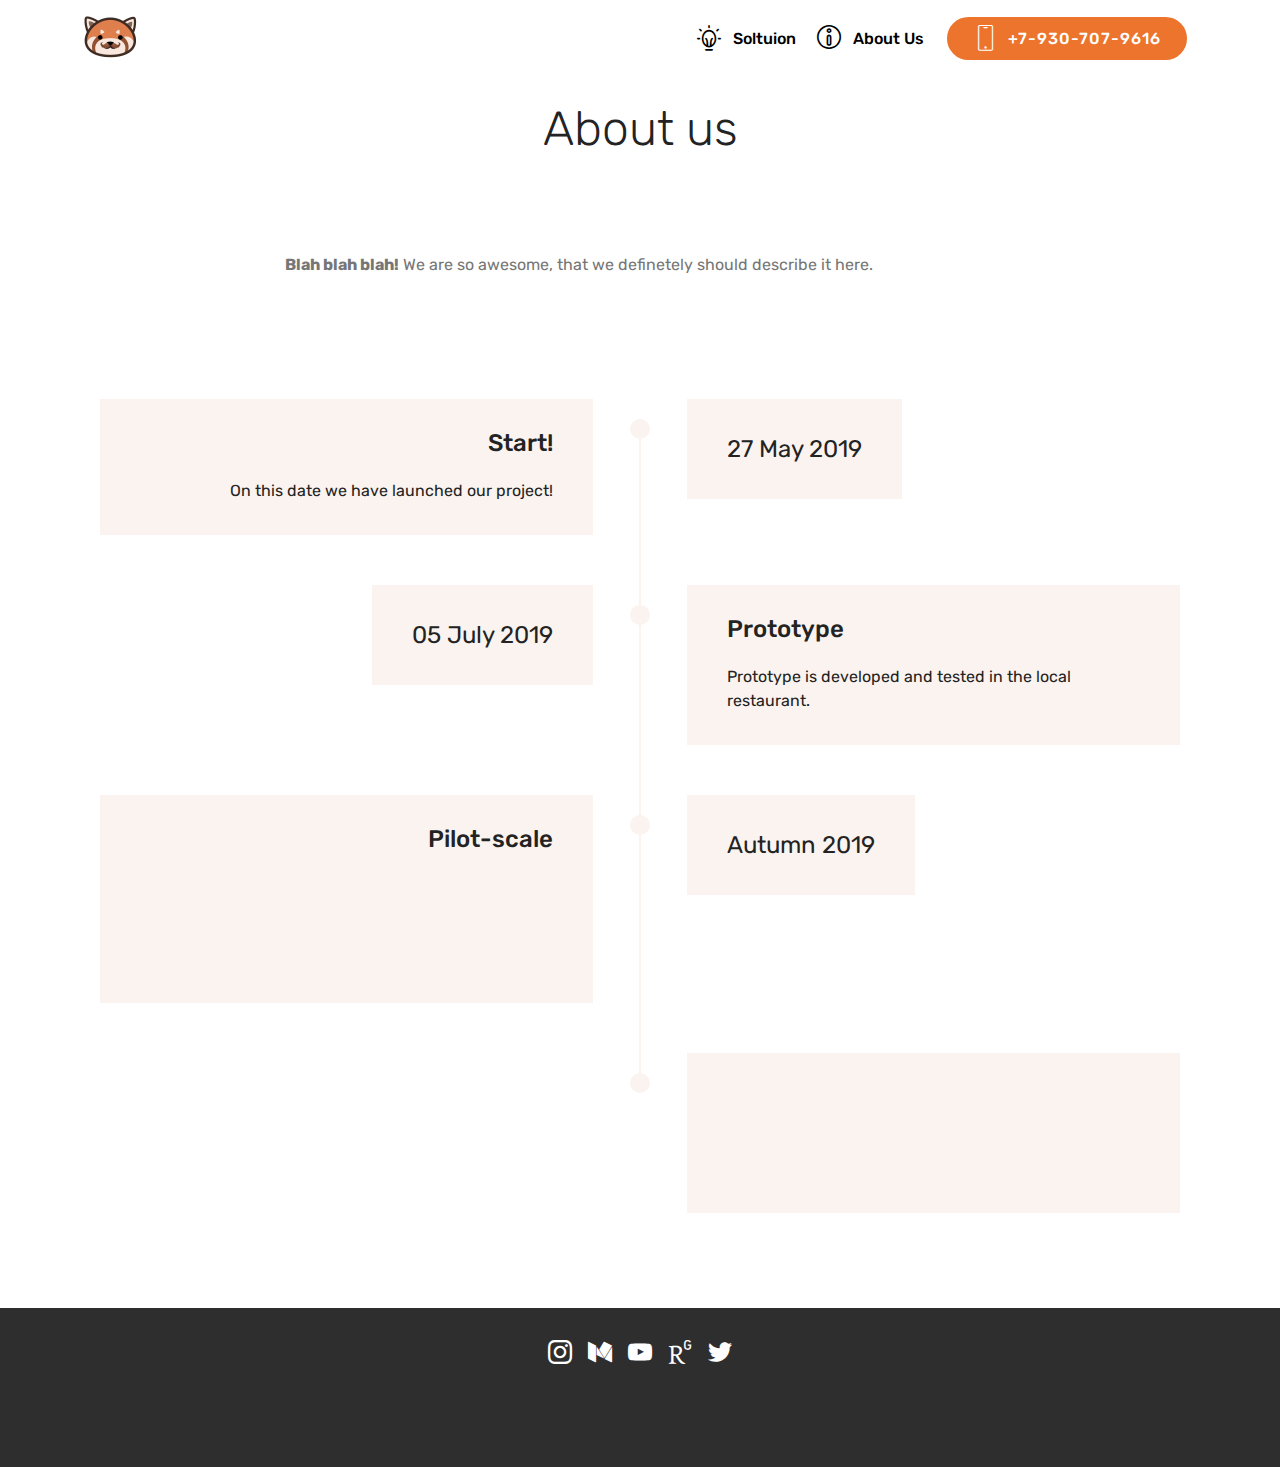
==== about.html @ 17c882f9 "home page fixes" ====
<!DOCTYPE html>
<html  >
<head>
  <!-- Site made with Mobirise Website Builder v4.10.7, https://mobirise.com -->
  <meta charset="UTF-8">
  <meta http-equiv="X-UA-Compatible" content="IE=edge">
  <meta name="generator" content="Mobirise v4.10.7, mobirise.com">
  <meta name="viewport" content="width=device-width, initial-scale=1, minimum-scale=1">
  <link rel="shortcut icon" href="assets/images/eufloria.-128x128-1.png" type="image/x-icon">
  <meta name="description" content="About us">
  
  <title>About us</title>
  <link rel="stylesheet" href="assets/web/assets/mobirise-icons-bold/mobirise-icons-bold.css">
  <link rel="stylesheet" href="assets/web/assets/mobirise-icons/mobirise-icons.css">
  <link rel="stylesheet" href="assets/tether/tether.min.css">
  <link rel="stylesheet" href="assets/bootstrap/css/bootstrap.min.css">
  <link rel="stylesheet" href="assets/bootstrap/css/bootstrap-grid.min.css">
  <link rel="stylesheet" href="assets/bootstrap/css/bootstrap-reboot.min.css">
  <link rel="stylesheet" href="assets/socicon/css/styles.css">
  <link rel="stylesheet" href="assets/dropdown/css/style.css">
  <link rel="stylesheet" href="assets/animatecss/animate.min.css">
  <link rel="stylesheet" href="assets/theme/css/style.css">
  <link rel="stylesheet" href="assets/mobirise/css/mbr-additional.css" type="text/css">
  
  
  
</head>
<body>
  <section class="menu cid-ryLSNsK8X7" once="menu" id="menu2-9">

    

    <nav class="navbar navbar-expand beta-menu navbar-dropdown align-items-center navbar-fixed-top navbar-toggleable-sm">
        <button class="navbar-toggler navbar-toggler-right" type="button" data-toggle="collapse" data-target="#navbarSupportedContent" aria-controls="navbarSupportedContent" aria-expanded="false" aria-label="Toggle navigation">
            <div class="hamburger">
                <span></span>
                <span></span>
                <span></span>
                <span></span>
            </div>
        </button>
        <div class="menu-logo">
            <div class="navbar-brand">
                <span class="navbar-logo">
                    <a href="index.html">
                        <img src="assets/images/image-122x122.png" alt="Mobirise" title="" style="height: 3.8rem;">
                    </a>
                </span>
                
            </div>
        </div>
        <div class="collapse navbar-collapse" id="navbarSupportedContent">
            <ul class="navbar-nav nav-dropdown" data-app-modern-menu="true"><li class="nav-item">
                    <a class="nav-link link text-black display-4" href="page1.html"><span class="mbrib-idea mbr-iconfont mbr-iconfont-btn"></span>Soltuion</a>
                </li>
                <li class="nav-item">
                    <a class="nav-link link text-black display-4" href="page2.html"><span class="mbrib-info mbr-iconfont mbr-iconfont-btn"></span>
                        About Us
                    </a>
                </li></ul>
            <div class="navbar-buttons mbr-section-btn"><a class="btn btn-sm btn-primary display-4" href="tel:+79307079616">
                    <span class="btn-icon mbri-mobile mbr-iconfont mbr-iconfont-btn">
                    </span>
                    +7-930-707-9616</a></div>
        </div>
    </nav>
</section>

<section class="engine"><a href="https://mobirise.info/a">online site builder</a></section><section class="mbr-section content4 cid-ryM1iWph0c" id="content4-b">

    

    <div class="container">
        <div class="media-container-row">
            <div class="title col-12 col-md-8">
                <h2 class="align-center pb-3 mbr-fonts-style display-2">
                    About us</h2>
                
                
            </div>
        </div>
    </div>
</section>

<section class="mbr-section article content1 cid-ryM1rhmcdb" id="content1-c">
    
     

    <div class="container">
        <div class="media-container-row">
            <div class="mbr-text col-12 mbr-fonts-style display-7 col-md-8"><p>
                <strong> Blah blah blah!</strong>&nbsp;We are so awesome, that we definetely should describe it here.</p></div>
        </div>
    </div>
</section>

<section class="timeline1 cid-ryM2JlAum0" id="timeline1-e">

    

    

    <div class="container align-center">
        
        

        <div class="container timelines-container" mbri-timelines="">
            <!--1-->
            <div class="row timeline-element reverse separline">
                 <div class="timeline-date-panel col-xs-12 col-md-6  align-left">         
                    <div class="time-line-date-content">
                        <p class="mbr-timeline-date mbr-fonts-style display-5">
                            27 May 2019</p>
                    </div>
                </div>
           <span class="iconBackground"></span>
            <div class="col-xs-12 col-md-6 align-right">
                <div class="timeline-text-content">
                    <h4 class="mbr-timeline-title pb-3 mbr-fonts-style display-5">
                        Start!</h4>
                    <p class="mbr-timeline-text mbr-fonts-style display-7">
                        On this date we have launched our project!</p>
                 </div>
            </div>
            </div>
            <!--2-->
            <div class="row timeline-element  separline">
                <div class="timeline-date-panel col-xs-12 col-md-6 align-right">
                    <div class="time-line-date-content">
                        <p class="mbr-timeline-date mbr-fonts-style display-5">05 July 2019  
                        </p>
                    </div>
                </div>
                <span class="iconBackground"></span>
                <div class="col-xs-12 col-md-6 align-left ">
                    <div class="timeline-text-content">
                        <h4 class="mbr-timeline-title pb-3 mbr-fonts-style display-5">
                            Prototype</h4>
                        <p class="mbr-timeline-text mbr-fonts-style display-7">Prototype is developed and tested in the local restaurant.<br></p>
                    </div>
                </div>
            </div>
            <!--3-->
            <div class="row timeline-element reverse separline">
                <div class="timeline-date-panel col-xs-12 col-md-6  align-left">
                    <div class="time-line-date-content">
                        <p class="mbr-timeline-date mbr-fonts-style display-5">
                            Autumn 2019</p>
                    </div>
                </div>
                <span class="iconBackground"></span>
                <div class="col-xs-12 col-md-6 align-right">
                    <div class="timeline-text-content">
                        <h4 class="mbr-timeline-title pb-3 mbr-fonts-style display-5">
                            Pilot-scale</h4>      
                        <p class="mbr-timeline-text mbr-fonts-style display-7">
                            The Pilot-scale version of the product is developed and launched on the local market.<br>The map app is realeased in the Google Play and App Store.</p>
                    </div>
                </div>
            </div>
            <!--4-->
            <div class="row timeline-element ">
                <div class="timeline-date-panel col-xs-12 col-md-6 align-right">
                    <div class="time-line-date-content">
                        <p class="mbr-timeline-date mbr-fonts-style display-5">
                            Spring 2020</p>
                    </div>
                </div>
                <span class="iconBackground"></span>
                <div class="col-xs-12 col-md-6 align-left ">
                    <div class="timeline-text-content">
                        <h4 class="mbr-timeline-title pb-3 mbr-fonts-style display-5">
                            Release</h4>
                        <p class="mbr-timeline-text mbr-fonts-style display-7">
                            Release of the product to the open sale.<br>The voice assistant is integrated in the Map app.</p>
                    </div>
                </div>
            </div>
            <!--5-->
            
            <!--6-->
            
            <!--7-->
            
            <!--8-->
            
            <!--9-->
            
            <!--10-->
            
            <!--11-->
            
            <!--12-->
            
        </div>
    </div>
</section>

<section once="footers" class="cid-ryLUkqFBax" id="footer7-a">

    

    

    <div class="container">
        <div class="media-container-row align-center mbr-white">
            
            <div class="row social-row">
                <div class="social-list align-right pb-2">
                    
                    
                    
                    
                    
                    
                <div class="soc-item">
                        
                            <span class="mbr-iconfont mbr-iconfont-social socicon-instagram socicon"></span>
                        
                    </div><div class="soc-item">
                        
                            <span class="mbr-iconfont mbr-iconfont-social socicon-medium socicon"></span>
                        
                    </div><div class="soc-item">
                        
                            <span class="mbr-iconfont mbr-iconfont-social socicon-youtube socicon"></span>
                        
                    </div><div class="soc-item">
                        
                            <span class="mbr-iconfont mbr-iconfont-social socicon-researchgate socicon"></span>
                        
                    </div><div class="soc-item">
                        
                            <span class="mbr-iconfont mbr-iconfont-social socicon-twitter socicon"></span>
                        
                    </div></div>
            </div>
            <div class="row row-copirayt">
                <p class="mbr-text mb-0 mbr-fonts-style mbr-white align-center display-7">
                    © Copyright 2019 Weiver - All Rights Reserved
                </p>
            </div>
        </div>
    </div>
</section>


  <script src="assets/web/assets/jquery/jquery.min.js"></script>
  <script src="assets/popper/popper.min.js"></script>
  <script src="assets/tether/tether.min.js"></script>
  <script src="assets/bootstrap/js/bootstrap.min.js"></script>
  <script src="assets/viewportchecker/jquery.viewportchecker.js"></script>
  <script src="assets/dropdown/js/nav-dropdown.js"></script>
  <script src="assets/dropdown/js/navbar-dropdown.js"></script>
  <script src="assets/touchswipe/jquery.touch-swipe.min.js"></script>
  <script src="assets/smoothscroll/smooth-scroll.js"></script>
  <script src="assets/theme/js/script.js"></script>
  
  
 <div id="scrollToTop" class="scrollToTop mbr-arrow-up"><a style="text-align: center;"><i class="mbr-arrow-up-icon mbr-arrow-up-icon-cm cm-icon cm-icon-smallarrow-up"></i></a></div>
    <input name="animation" type="hidden">
  </body>
</html>
---- assets/web/assets/mobirise-icons-bold/mobirise-icons-bold.css ----
@font-face {
  font-family: 'mobirise-icons-bold';
  src:  url('mobirise-icons-bold.eot?m1l4yr');
  src:  url('mobirise-icons-bold.eot?m1l4yr#iefix') format('embedded-opentype'),
    url('mobirise-icons-bold.ttf?m1l4yr') format('truetype'),
    url('mobirise-icons-bold.woff?m1l4yr') format('woff'),
    url('mobirise-icons-bold.svg?m1l4yr#mobirise-icons-bold') format('svg');
  font-weight: normal;
  font-style: normal;
}

[class^="mbrib-"], [class*="mbrib-"] {
  /* use !important to prevent issues with browser extensions that change fonts */
  font-family: 'mobirise-icons-bold' !important;
  speak: none;
  font-style: normal;
  font-weight: normal;
  font-variant: normal;
  text-transform: none;
  line-height: 1;

  /* Better Font Rendering =========== */
  -webkit-font-smoothing: antialiased;
  -moz-osx-font-smoothing: grayscale;
}

.mbrib-add-submenu:before {
  content: "\e900";
}
.mbrib-alert:before {
  content: "\e901";
}
.mbrib-align-center:before {
  content: "\e902";
}
.mbrib-align-justify:before {
  content: "\e903";
}
.mbrib-align-left:before {
  content: "\e904";
}
.mbrib-align-right:before {
  content: "\e905";
}
.mbrib-android:before {
  content: "\e906";
}
.mbrib-apple:before {
  content: "\e907";
}
.mbrib-arrow-down:before {
  content: "\e908";
}
.mbrib-arrow-next:before {
  content: "\e909";
}
.mbrib-arrow-prev:before {
  content: "\e90a";
}
.mbrib-arrow-up:before {
  content: "\e90b";
}
.mbrib-bold:before {
  content: "\e90c";
}
.mbrib-bookmark:before {
  content: "\e90d";
}
.mbrib-bootstrap:before {
  content: "\e90e";
}
.mbrib-briefcase:before {
  content: "\e90f";
}
.mbrib-browse:before {
  content: "\e910";
}
.mbrib-bulleted-list:before {
  content: "\e911";
}
.mbrib-calendar:before {
  content: "\e912";
}
.mbrib-camera:before {
  content: "\e913";
}
.mbrib-cart-add:before {
  content: "\e914";
}
.mbrib-cart-full:before {
  content: "\e915";
}
.mbrib-cash:before {
  content: "\e916";
}
.mbrib-change-style:before {
  content: "\e917";
}
.mbrib-chat:before {
  content: "\e918";
}
.mbrib-clock:before {
  content: "\e919";
}
.mbrib-close:before {
  content: "\e91a";
}
.mbrib-cloud:before {
  content: "\e91b";
}
.mbrib-code:before {
  content: "\e91c";
}
.mbrib-contact-form:before {
  content: "\e91d";
}
.mbrib-credit-card:before {
  content: "\e91e";
}
.mbrib-cursor-click:before {
  content: "\e91f";
}
.mbrib-cust-feedback:before {
  content: "\e920";
}
.mbrib-database:before {
  content: "\e921";
}
.mbrib-delivery:before {
  content: "\e922";
}
.mbrib-desktop:before {
  content: "\e923";
}
.mbrib-devices:before {
  content: "\e924";
}
.mbrib-down:before {
  content: "\e925";
}
.mbrib-download:before {
  content: "\e926";
}
.mbrib-drag-n-drop:before {
  content: "\e927";
}
.mbrib-drag-n-drop2:before {
  content: "\e928";
}
.mbrib-edit:before {
  content: "\e929";
}
.mbrib-edit2:before {
  content: "\e92a";
}
.mbrib-error:before {
  content: "\e92b";
}
.mbrib-extension:before {
  content: "\e92c";
}
.mbrib-features:before {
  content: "\e92d";
}
.mbrib-file:before {
  content: "\e92e";
}
.mbrib-flag:before {
  content: "\e92f";
}
.mbrib-folder:before {
  content: "\e930";
}
.mbrib-gift:before {
  content: "\e931";
}
.mbrib-github:before {
  content: "\e932";
}
.mbrib-globe-2:before {
  content: "\e933";
}
.mbrib-globe:before {
  content: "\e934";
}
.mbrib-growing-chart:before {
  content: "\e935";
}
.mbrib-hearth:before {
  content: "\e936";
}
.mbrib-help:before {
  content: "\e937";
}
.mbrib-home:before {
  content: "\e938";
}
.mbrib-hot-cup:before {
  content: "\e939";
}
.mbrib-idea:before {
  content: "\e93a";
}
.mbrib-image-gallery:before {
  content: "\e93b";
}
.mbrib-image-slider:before {
  content: "\e93c";
}
.mbrib-info:before {
  content: "\e93d";
}
.mbrib-italic:before {
  content: "\e93e";
}
.mbrib-key:before {
  content: "\e93f";
}
.mbrib-laptop:before {
  content: "\e940";
}
.mbrib-layers:before {
  content: "\e941";
}
.mbrib-left-right:before {
  content: "\e942";
}
.mbrib-left:before {
  content: "\e943";
}
.mbrib-letter:before {
  content: "\e944";
}
.mbrib-like:before {
  content: "\e945";
}
.mbrib-link:before {
  content: "\e946";
}
.mbrib-lock:before {
  content: "\e947";
}
.mbrib-login:before {
  content: "\e948";
}
.mbrib-logout:before {
  content: "\e949";
}
.mbrib-magic-stick:before {
  content: "\e94a";
}
.mbrib-map-pin:before {
  content: "\e94b";
}
.mbrib-menu:before {
  content: "\e94c";
}
.mbrib-mobile:before {
  content: "\e94d";
}
.mbrib-mobile2:before {
  content: "\e94e";
}
.mbrib-mobirise:before {
  content: "\e94f";
}
.mbrib-more-horizontal:before {
  content: "\e950";
}
.mbrib-more-vertical:before {
  content: "\e951";
}
.mbrib-music:before {
  content: "\e952";
}
.mbrib-new-file:before {
  content: "\e953";
}
.mbrib-numbered-list:before {
  content: "\e954";
}
.mbrib-opened-folder:before {
  content: "\e955";
}
.mbrib-pages:before {
  content: "\e956";
}
.mbrib-paper-plane:before {
  content: "\e957";
}
.mbrib-paperclip:before {
  content: "\e958";
}
.mbrib-photo:before {
  content: "\e959";
}
.mbrib-photos:before {
  content: "\e95a";
}
.mbrib-pin:before {
  content: "\e95b";
}
.mbrib-play:before {
  content: "\e95c";
}
.mbrib-plus:before {
  content: "\e95d";
}
.mbrib-preview:before {
  content: "\e95e";
}
.mbrib-print:before {
  content: "\e95f";
}
.mbrib-protect:before {
  content: "\e960";
}
.mbrib-question:before {
  content: "\e961";
}
.mbrib-quote-left:before {
  content: "\e962";
}
.mbrib-quote-right:before {
  content: "\e963";
}
.mbrib-redo:before {
  content: "\e964";
}
.mbrib-refresh:before {
  content: "\e965";
}
.mbrib-responsive:before {
  content: "\e966";
}
.mbrib-right:before {
  content: "\e967";
}
.mbrib-rocket:before {
  content: "\e968";
}
.mbrib-sad-face:before {
  content: "\e969";
}
.mbrib-sale:before {
  content: "\e96a";
}
.mbrib-save:before {
  content: "\e96b";
}
.mbrib-search:before {
  content: "\e96c";
}
.mbrib-setting:before {
  content: "\e96d";
}
.mbrib-setting2:before {
  content: "\e96e";
}
.mbrib-setting3:before {
  content: "\e96f";
}
.mbrib-share:before {
  content: "\e970";
}
.mbrib-shopping-bag:before {
  content: "\e971";
}
.mbrib-shopping-basket:before {
  content: "\e972";
}
.mbrib-shopping-cart:before {
  content: "\e973";
}
.mbrib-sites:before {
  content: "\e974";
}
.mbrib-smile-face:before {
  content: "\e975";
}
.mbrib-speed:before {
  content: "\e976";
}
.mbrib-star:before {
  content: "\e977";
}
.mbrib-success:before {
  content: "\e978";
}
.mbrib-sun:before {
  content: "\e979";
}
.mbrib-sun2:before {
  content: "\e97a";
}
.mbrib-tablet-vertical:before {
  content: "\e97b";
}
.mbrib-tablet:before {
  content: "\e97c";
}
.mbrib-target:before {
  content: "\e97d";
}
.mbrib-timer:before {
  content: "\e97e";
}
.mbrib-to-ftp:before {
  content: "\e97f";
}
.mbrib-to-local-drive:before {
  content: "\e980";
}
.mbrib-touch-swipe:before {
  content: "\e981";
}
.mbrib-touch:before {
  content: "\e982";
}
.mbrib-trash:before {
  content: "\e983";
}
.mbrib-underline:before {
  content: "\e984";
}
.mbrib-undo:before {
  content: "\e985";
}
.mbrib-unlink:before {
  content: "\e986";
}
.mbrib-unlock:before {
  content: "\e987";
}
.mbrib-up-down:before {
  content: "\e988";
}
.mbrib-up:before {
  content: "\e989";
}
.mbrib-update:before {
  content: "\e98a";
}
.mbrib-upload:before {
  content: "\e98b";
}
.mbrib-user:before {
  content: "\e98c";
}
.mbrib-user2:before {
  content: "\e98d";
}
.mbrib-users:before {
  content: "\e98e";
}
.mbrib-video-play:before {
  content: "\e98f";
}
.mbrib-video:before {
  content: "\e990";
}
.mbrib-watch:before {
  content: "\e991";
}
.mbrib-website-theme:before {
  content: "\e992";
}
.mbrib-wifi:before {
  content: "\e993";
}
.mbrib-windows:before {
  content: "\e994";
}
.mbrib-zoom-out:before {
  content: "\e995";
}
---- assets/web/assets/mobirise-icons/mobirise-icons.css ----
@font-face {
  font-family: 'MobiriseIcons';
  src:  url('mobirise-icons.eot?spat4u');
  src:  url('mobirise-icons.eot?spat4u#iefix') format('embedded-opentype'),
    url('mobirise-icons.ttf?spat4u') format('truetype'),
    url('mobirise-icons.woff?spat4u') format('woff'),
    url('mobirise-icons.svg?spat4u#MobiriseIcons') format('svg');
  font-weight: normal;
  font-style: normal;
}

[class^="mbri-"], [class*=" mbri-"] {
  /* use !important to prevent issues with browser extensions that change fonts */
  font-family: MobiriseIcons !important;
  speak: none;
  font-style: normal;
  font-weight: normal;
  font-variant: normal;
  text-transform: none;
  line-height: 1;

  /* Better Font Rendering =========== */
  -webkit-font-smoothing: antialiased;
  -moz-osx-font-smoothing: grayscale;
}

.mbri-add-submenu:before {
  content: "\e900";
}
.mbri-alert:before {
  content: "\e901";
}
.mbri-align-center:before {
  content: "\e902";
}
.mbri-align-justify:before {
  content: "\e903";
}
.mbri-align-left:before {
  content: "\e904";
}
.mbri-align-right:before {
  content: "\e905";
}
.mbri-android:before {
  content: "\e906";
}
.mbri-apple:before {
  content: "\e907";
}
.mbri-arrow-down:before {
  content: "\e908";
}
.mbri-arrow-next:before {
  content: "\e909";
}
.mbri-arrow-prev:before {
  content: "\e90a";
}
.mbri-arrow-up:before {
  content: "\e90b";
}
.mbri-bold:before {
  content: "\e90c";
}
.mbri-bookmark:before {
  content: "\e90d";
}
.mbri-bootstrap:before {
  content: "\e90e";
}
.mbri-briefcase:before {
  content: "\e90f";
}
.mbri-browse:before {
  content: "\e910";
}
.mbri-bulleted-list:before {
  content: "\e911";
}
.mbri-calendar:before {
  content: "\e912";
}
.mbri-camera:before {
  content: "\e913";
}
.mbri-cart-add:before {
  content: "\e914";
}
.mbri-cart-full:before {
  content: "\e915";
}
.mbri-cash:before {
  content: "\e916";
}
.mbri-change-style:before {
  content: "\e917";
}
.mbri-chat:before {
  content: "\e918";
}
.mbri-clock:before {
  content: "\e919";
}
.mbri-close:before {
  content: "\e91a";
}
.mbri-cloud:before {
  content: "\e91b";
}
.mbri-code:before {
  content: "\e91c";
}
.mbri-contact-form:before {
  content: "\e91d";
}
.mbri-credit-card:before {
  content: "\e91e";
}
.mbri-cursor-click:before {
  content: "\e91f";
}
.mbri-cust-feedback:before {
  content: "\e920";
}
.mbri-database:before {
  content: "\e921";
}
.mbri-delivery:before {
  content: "\e922";
}
.mbri-desktop:before {
  content: "\e923";
}
.mbri-devices:before {
  content: "\e924";
}
.mbri-down:before {
  content: "\e925";
}
.mbri-download:before {
  content: "\e989";
}
.mbri-drag-n-drop:before {
  content: "\e927";
}
.mbri-drag-n-drop2:before {
  content: "\e928";
}
.mbri-edit:before {
  content: "\e929";
}
.mbri-edit2:before {
  content: "\e92a";
}
.mbri-error:before {
  content: "\e92b";
}
.mbri-extension:before {
  content: "\e92c";
}
.mbri-features:before {
  content: "\e92d";
}
.mbri-file:before {
  content: "\e92e";
}
.mbri-flag:before {
  content: "\e92f";
}
.mbri-folder:before {
  content: "\e930";
}
.mbri-gift:before {
  content: "\e931";
}
.mbri-github:before {
  content: "\e932";
}
.mbri-globe:before {
  content: "\e933";
}
.mbri-globe-2:before {
  content: "\e934";
}
.mbri-growing-chart:before {
  content: "\e935";
}
.mbri-hearth:before {
  content: "\e936";
}
.mbri-help:before {
  content: "\e937";
}
.mbri-home:before {
  content: "\e938";
}
.mbri-hot-cup:before {
  content: "\e939";
}
.mbri-idea:before {
  content: "\e93a";
}
.mbri-image-gallery:before {
  content: "\e93b";
}
.mbri-image-slider:before {
  content: "\e93c";
}
.mbri-info:before {
  content: "\e93d";
}
.mbri-italic:before {
  content: "\e93e";
}
.mbri-key:before {
  content: "\e93f";
}
.mbri-laptop:before {
  content: "\e940";
}
.mbri-layers:before {
  content: "\e941";
}
.mbri-left-right:before {
  content: "\e942";
}
.mbri-left:before {
  content: "\e943";
}
.mbri-letter:before {
  content: "\e944";
}
.mbri-like:before {
  content: "\e945";
}
.mbri-link:before {
  content: "\e946";
}
.mbri-lock:before {
  content: "\e947";
}
.mbri-login:before {
  content: "\e948";
}
.mbri-logout:before {
  content: "\e949";
}
.mbri-magic-stick:before {
  content: "\e94a";
}
.mbri-map-pin:before {
  content: "\e94b";
}
.mbri-menu:before {
  content: "\e94c";
}
.mbri-mobile:before {
  content: "\e94d";
}
.mbri-mobile2:before {
  content: "\e94e";
}
.mbri-mobirise:before {
  content: "\e94f";
}
.mbri-more-horizontal:before {
  content: "\e950";
}
.mbri-more-vertical:before {
  content: "\e951";
}
.mbri-music:before {
  content: "\e952";
}
.mbri-new-file:before {
  content: "\e953";
}
.mbri-numbered-list:before {
  content: "\e954";
}
.mbri-opened-folder:before {
  content: "\e955";
}
.mbri-pages:before {
  content: "\e956";
}
.mbri-paper-plane:before {
  content: "\e957";
}
.mbri-paperclip:before {
  content: "\e958";
}
.mbri-photo:before {
  content: "\e959";
}
.mbri-photos:before {
  content: "\e95a";
}
.mbri-pin:before {
  content: "\e95b";
}
.mbri-play:before {
  content: "\e95c";
}
.mbri-plus:before {
  content: "\e95d";
}
.mbri-preview:before {
  content: "\e95e";
}
.mbri-print:before {
  content: "\e95f";
}
.mbri-protect:before {
  content: "\e960";
}
.mbri-question:before {
  content: "\e961";
}
.mbri-quote-left:before {
  content: "\e962";
}
.mbri-quote-right:before {
  content: "\e963";
}
.mbri-refresh:before {
  content: "\e964";
}
.mbri-responsive:before {
  content: "\e965";
}
.mbri-right:before {
  content: "\e966";
}
.mbri-rocket:before {
  content: "\e967";
}
.mbri-sad-face:before {
  content: "\e968";
}
.mbri-sale:before {
  content: "\e969";
}
.mbri-save:before {
  content: "\e96a";
}
.mbri-search:before {
  content: "\e96b";
}
.mbri-setting:before {
  content: "\e96c";
}
.mbri-setting2:before {
  content: "\e96d";
}
.mbri-setting3:before {
  content: "\e96e";
}
.mbri-share:before {
  content: "\e96f";
}
.mbri-shopping-bag:before {
  content: "\e970";
}
.mbri-shopping-basket:before {
  content: "\e971";
}
.mbri-shopping-cart:before {
  content: "\e972";
}
.mbri-sites:before {
  content: "\e973";
}
.mbri-smile-face:before {
  content: "\e974";
}
.mbri-speed:before {
  content: "\e975";
}
.mbri-star:before {
  content: "\e976";
}
.mbri-success:before {
  content: "\e977";
}
.mbri-sun:before {
  content: "\e978";
}
.mbri-sun2:before {
  content: "\e979";
}
.mbri-tablet:before {
  content: "\e97a";
}
.mbri-tablet-vertical:before {
  content: "\e97b";
}
.mbri-target:before {
  content: "\e97c";
}
.mbri-timer:before {
  content: "\e97d";
}
.mbri-to-ftp:before {
  content: "\e97e";
}
.mbri-to-local-drive:before {
  content: "\e97f";
}
.mbri-touch-swipe:before {
  content: "\e980";
}
.mbri-touch:before {
  content: "\e981";
}
.mbri-trash:before {
  content: "\e982";
}
.mbri-underline:before {
  content: "\e983";
}
.mbri-unlink:before {
  content: "\e984";
}
.mbri-unlock:before {
  content: "\e985";
}
.mbri-up-down:before {
  content: "\e986";
}
.mbri-up:before {
  content: "\e987";
}
.mbri-update:before {
  content: "\e988";
}
.mbri-upload:before {
 content: "\e926"; 
}
.mbri-user:before {
  content: "\e98a";
}
.mbri-user2:before {
  content: "\e98b";
}
.mbri-users:before {
  content: "\e98c";
}
.mbri-video:before {
  content: "\e98d";
}
.mbri-video-play:before {
  content: "\e98e";
}
.mbri-watch:before {
  content: "\e98f";
}
.mbri-website-theme:before {
  content: "\e990";
}
.mbri-wifi:before {
  content: "\e991";
}
.mbri-windows:before {
  content: "\e992";
}
.mbri-zoom-out:before {
  content: "\e993";
}
.mbri-redo:before {
  content: "\e994";
}
.mbri-undo:before {
  content: "\e995";
}
---- assets/socicon/css/styles.css ----
@charset "UTF-8";

@font-face {
  font-family: "socicon";
  src:url("../fonts/socicon.eot");
  src:url("../fonts/socicon.eot?#iefix") format("embedded-opentype"),
    url("../fonts/socicon.woff") format("woff"),
    url("../fonts/socicon.ttf") format("truetype"),
    url("../fonts/socicon.svg#socicon") format("svg");
  font-weight: normal;
  font-style: normal;

}

[data-icon]:before {
  font-family: "socicon" !important;
  content: attr(data-icon);
  font-style: normal !important;
  font-weight: normal !important;
  font-variant: normal !important;
  text-transform: none !important;
  speak: none;
  line-height: 1;
  -webkit-font-smoothing: antialiased;
  -moz-osx-font-smoothing: grayscale;
}

[class^="socicon-"]:before,
[class*=" socicon-"]:before {
  font-family: "socicon" !important;
  font-style: normal !important;
  font-weight: normal !important;
  font-variant: normal !important;
  text-transform: none !important;
  speak: none;
  line-height: 1;
  -webkit-font-smoothing: antialiased;
  -moz-osx-font-smoothing: grayscale;
}

.socicon-modelmayhem:before {
  content: "\e000";
}
.socicon-mixcloud:before {
  content: "\e001";
}
.socicon-drupal:before {
  content: "\e002";
}
.socicon-swarm:before {
  content: "\e003";
}
.socicon-istock:before {
  content: "\e004";
}
.socicon-yammer:before {
  content: "\e005";
}
.socicon-ello:before {
  content: "\e006";
}
.socicon-stackoverflow:before {
  content: "\e007";
}
.socicon-persona:before {
  content: "\e008";
}
.socicon-triplej:before {
  content: "\e009";
}
.socicon-houzz:before {
  content: "\e00a";
}
.socicon-rss:before {
  content: "\e00b";
}
.socicon-paypal:before {
  content: "\e00c";
}
.socicon-odnoklassniki:before {
  content: "\e00d";
}
.socicon-airbnb:before {
  content: "\e00e";
}
.socicon-periscope:before {
  content: "\e00f";
}
.socicon-outlook:before {
  content: "\e010";
}
.socicon-coderwall:before {
  content: "\e011";
}
.socicon-tripadvisor:before {
  content: "\e012";
}
.socicon-appnet:before {
  content: "\e013";
}
.socicon-goodreads:before {
  content: "\e014";
}
.socicon-tripit:before {
  content: "\e015";
}
.socicon-lanyrd:before {
  content: "\e016";
}
.socicon-slideshare:before {
  content: "\e017";
}
.socicon-buffer:before {
  content: "\e018";
}
.socicon-disqus:before {
  content: "\e019";
}
.socicon-vkontakte:before {
  content: "\e01a";
}
.socicon-whatsapp:before {
  content: "\e01b";
}
.socicon-patreon:before {
  content: "\e01c";
}
.socicon-storehouse:before {
  content: "\e01d";
}
.socicon-pocket:before {
  content: "\e01e";
}
.socicon-mail:before {
  content: "\e01f";
}
.socicon-blogger:before {
  content: "\e020";
}
.socicon-technorati:before {
  content: "\e021";
}
.socicon-reddit:before {
  content: "\e022";
}
.socicon-dribbble:before {
  content: "\e023";
}
.socicon-stumbleupon:before {
  content: "\e024";
}
.socicon-digg:before {
  content: "\e025";
}
.socicon-envato:before {
  content: "\e026";
}
.socicon-behance:before {
  content: "\e027";
}
.socicon-delicious:before {
  content: "\e028";
}
.socicon-deviantart:before {
  content: "\e029";
}
.socicon-forrst:before {
  content: "\e02a";
}
.socicon-play:before {
  content: "\e02b";
}
.socicon-zerply:before {
  content: "\e02c";
}
.socicon-wikipedia:before {
  content: "\e02d";
}
.socicon-apple:before {
  content: "\e02e";
}
.socicon-flattr:before {
  content: "\e02f";
}
.socicon-github:before {
  content: "\e030";
}
.socicon-renren:before {
  content: "\e031";
}
.socicon-friendfeed:before {
  content: "\e032";
}
.socicon-newsvine:before {
  content: "\e033";
}
.socicon-identica:before {
  content: "\e034";
}
.socicon-bebo:before {
  content: "\e035";
}
.socicon-zynga:before {
  content: "\e036";
}
.socicon-steam:before {
  content: "\e037";
}
.socicon-xbox:before {
  content: "\e038";
}
.socicon-windows:before {
  content: "\e039";
}
.socicon-qq:before {
  content: "\e03a";
}
.socicon-douban:before {
  content: "\e03b";
}
.socicon-meetup:before {
  content: "\e03c";
}
.socicon-playstation:before {
  content: "\e03d";
}
.socicon-android:before {
  content: "\e03e";
}
.socicon-snapchat:before {
  content: "\e03f";
}
.socicon-twitter:before {
  content: "\e040";
}
.socicon-facebook:before {
  content: "\e041";
}
.socicon-googleplus:before {
  content: "\e042";
}
.socicon-pinterest:before {
  content: "\e043";
}
.socicon-foursquare:before {
  content: "\e044";
}
.socicon-yahoo:before {
  content: "\e045";
}
.socicon-skype:before {
  content: "\e046";
}
.socicon-yelp:before {
  content: "\e047";
}
.socicon-feedburner:before {
  content: "\e048";
}
.socicon-linkedin:before {
  content: "\e049";
}
.socicon-viadeo:before {
  content: "\e04a";
}
.socicon-xing:before {
  content: "\e04b";
}
.socicon-myspace:before {
  content: "\e04c";
}
.socicon-soundcloud:before {
  content: "\e04d";
}
.socicon-spotify:before {
  content: "\e04e";
}
.socicon-grooveshark:before {
  content: "\e04f";
}
.socicon-lastfm:before {
  content: "\e050";
}
.socicon-youtube:before {
  content: "\e051";
}
.socicon-vimeo:before {
  content: "\e052";
}
.socicon-dailymotion:before {
  content: "\e053";
}
.socicon-vine:before {
  content: "\e054";
}
.socicon-flickr:before {
  content: "\e055";
}
.socicon-500px:before {
  content: "\e056";
}
.socicon-wordpress:before {
  content: "\e058";
}
.socicon-tumblr:before {
  content: "\e059";
}
.socicon-twitch:before {
  content: "\e05a";
}
.socicon-8tracks:before {
  content: "\e05b";
}
.socicon-amazon:before {
  content: "\e05c";
}
.socicon-icq:before {
  content: "\e05d";
}
.socicon-smugmug:before {
  content: "\e05e";
}
.socicon-ravelry:before {
  content: "\e05f";
}
.socicon-weibo:before {
  content: "\e060";
}
.socicon-baidu:before {
  content: "\e061";
}
.socicon-angellist:before {
  content: "\e062";
}
.socicon-ebay:before {
  content: "\e063";
}
.socicon-imdb:before {
  content: "\e064";
}
.socicon-stayfriends:before {
  content: "\e065";
}
.socicon-residentadvisor:before {
  content: "\e066";
}
.socicon-google:before {
  content: "\e067";
}
.socicon-yandex:before {
  content: "\e068";
}
.socicon-sharethis:before {
  content: "\e069";
}
.socicon-bandcamp:before {
  content: "\e06a";
}
.socicon-itunes:before {
  content: "\e06b";
}
.socicon-deezer:before {
  content: "\e06c";
}
.socicon-telegram:before {
  content: "\e06e";
}
.socicon-openid:before {
  content: "\e06f";
}
.socicon-amplement:before {
  content: "\e070";
}
.socicon-viber:before {
  content: "\e071";
}
.socicon-zomato:before {
  content: "\e072";
}
.socicon-draugiem:before {
  content: "\e074";
}
.socicon-endomodo:before {
  content: "\e075";
}
.socicon-filmweb:before {
  content: "\e076";
}
.socicon-stackexchange:before {
  content: "\e077";
}
.socicon-wykop:before {
  content: "\e078";
}
.socicon-teamspeak:before {
  content: "\e079";
}
.socicon-teamviewer:before {
  content: "\e07a";
}
.socicon-ventrilo:before {
  content: "\e07b";
}
.socicon-younow:before {
  content: "\e07c";
}
.socicon-raidcall:before {
  content: "\e07d";
}
.socicon-mumble:before {
  content: "\e07e";
}
.socicon-medium:before {
  content: "\e06d";
}
.socicon-bebee:before {
  content: "\e07f";
}
.socicon-hitbox:before {
  content: "\e080";
}
.socicon-reverbnation:before {
  content: "\e081";
}
.socicon-formulr:before {
  content: "\e082";
}
.socicon-instagram:before {
  content: "\e057";
}
.socicon-battlenet:before {
  content: "\e083";
}
.socicon-chrome:before {
  content: "\e084";
}
.socicon-discord:before {
  content: "\e086";
}
.socicon-issuu:before {
  content: "\e087";
}
.socicon-macos:before {
  content: "\e088";
}
.socicon-firefox:before {
  content: "\e089";
}
.socicon-opera:before {
  content: "\e08d";
}
.socicon-keybase:before {
  content: "\e090";
}
.socicon-alliance:before {
  content: "\e091";
}
.socicon-livejournal:before {
  content: "\e092";
}
.socicon-googlephotos:before {
  content: "\e093";
}
.socicon-horde:before {
  content: "\e094";
}
.socicon-etsy:before {
  content: "\e095";
}
.socicon-zapier:before {
  content: "\e096";
}
.socicon-google-scholar:before {
  content: "\e097";
}
.socicon-researchgate:before {
  content: "\e098";
}
.socicon-wechat:before {
  content: "\e099";
}
.socicon-strava:before {
  content: "\e09a";
}
.socicon-line:before {
  content: "\e09b";
}
.socicon-lyft:before {
  content: "\e09c";
}
.socicon-uber:before {
  content: "\e09d";
}
.socicon-songkick:before {
  content: "\e09e";
}
.socicon-viewbug:before {
  content: "\e09f";
}
.socicon-googlegroups:before {
  content: "\e0a0";
}
.socicon-quora:before {
  content: "\e073";
}
.socicon-diablo:before {
  content: "\e085";
}
.socicon-blizzard:before {
  content: "\e0a1";
}
.socicon-hearthstone:before {
  content: "\e08b";
}
.socicon-heroes:before {
  content: "\e08a";
}
.socicon-overwatch:before {
  content: "\e08c";
}
.socicon-warcraft:before {
  content: "\e08e";
}
.socicon-starcraft:before {
  content: "\e08f";
}
.socicon-beam:before {
  content: "\e0a2";
}
.socicon-curse:before {
  content: "\e0a3";
}
.socicon-player:before {
  content: "\e0a4";
}
.socicon-streamjar:before {
  content: "\e0a5";
}
.socicon-nintendo:before {
  content: "\e0a6";
}
.socicon-hellocoton:before {
  content: "\e0a7";
}
---- assets/dropdown/css/style.css ----
.navbar-dropdown {
  left: 0;
  padding: 0;
  position: absolute;
  right: 0;
  top: 0;
  transition: all 0.45s ease;
  z-index: 1030;
  background: #282828; }
  .navbar-dropdown .navbar-logo {
    margin-right: 0.8rem;
    transition: margin 0.3s ease-in-out;
    vertical-align: middle; }
    .navbar-dropdown .navbar-logo img {
      height: 3.125rem;
      transition: all 0.3s ease-in-out; }
    .navbar-dropdown .navbar-logo.mbr-iconfont {
      font-size: 3.125rem;
      line-height: 3.125rem; }
  .navbar-dropdown .navbar-caption {
    font-weight: 700;
    white-space: normal;
    vertical-align: -4px;
    line-height: 3.125rem !important; }
    .navbar-dropdown .navbar-caption, .navbar-dropdown .navbar-caption:hover {
      color: inherit;
      text-decoration: none; }
  .navbar-dropdown .mbr-iconfont + .navbar-caption {
    vertical-align: -1px; }
  .navbar-dropdown.navbar-fixed-top {
    position: fixed; }
  .navbar-dropdown .navbar-brand span {
    vertical-align: -4px; }
  .navbar-dropdown.bg-color.transparent {
    background: none; }
  .navbar-dropdown.navbar-short .navbar-brand {
    padding: 0.625rem 0; }
    .navbar-dropdown.navbar-short .navbar-brand span {
      vertical-align: -1px; }
  .navbar-dropdown.navbar-short .navbar-caption {
    line-height: 2.375rem !important;
    vertical-align: -2px; }
  .navbar-dropdown.navbar-short .navbar-logo {
    margin-right: 0.5rem; }
    .navbar-dropdown.navbar-short .navbar-logo img {
      height: 2.375rem; }
    .navbar-dropdown.navbar-short .navbar-logo.mbr-iconfont {
      font-size: 2.375rem;
      line-height: 2.375rem; }
  .navbar-dropdown.navbar-short .mbr-table-cell {
    height: 3.625rem; }
  .navbar-dropdown .navbar-close {
    left: 0.6875rem;
    position: fixed;
    top: 0.75rem;
    z-index: 1000; }
  .navbar-dropdown .hamburger-icon {
    content: "";
    display: inline-block;
    vertical-align: middle;
    width: 16px;
    -webkit-box-shadow: 0 -6px 0 1px #282828,0 0 0 1px #282828,0 6px 0 1px #282828;
    -moz-box-shadow: 0 -6px 0 1px #282828,0 0 0 1px #282828,0 6px 0 1px #282828;
    box-shadow: 0 -6px 0 1px #282828,0 0 0 1px #282828,0 6px 0 1px #282828; }

.dropdown-menu .dropdown-toggle[data-toggle="dropdown-submenu"]::after {
  border-bottom: 0.35em solid transparent;
  border-left: 0.35em solid;
  border-right: 0;
  border-top: 0.35em solid transparent;
  margin-left: 0.3rem; }

.dropdown-menu .dropdown-item:focus {
  outline: 0; }

.nav-dropdown {
  font-size: 0.75rem;
  font-weight: 500;
  height: auto !important; }
  .nav-dropdown .nav-btn {
    padding-left: 1rem; }
  .nav-dropdown .link {
    margin: .667em 1.667em;
    font-weight: 500;
    padding: 0;
    transition: color .2s ease-in-out; }
    .nav-dropdown .link.dropdown-toggle {
      margin-right: 2.583em; }
      .nav-dropdown .link.dropdown-toggle::after {
        margin-left: .25rem;
        border-top: 0.35em solid;
        border-right: 0.35em solid transparent;
        border-left: 0.35em solid transparent;
        border-bottom: 0; }
      .nav-dropdown .link.dropdown-toggle[aria-expanded="true"] {
        margin: 0;
        padding: 0.667em 3.263em  0.667em 1.667em; }
  .nav-dropdown .link::after,
  .nav-dropdown .dropdown-item::after {
    color: inherit; }
  .nav-dropdown .btn {
    font-size: 0.75rem;
    font-weight: 700;
    letter-spacing: 0;
    margin-bottom: 0;
    padding-left: 1.25rem;
    padding-right: 1.25rem; }
  .nav-dropdown .dropdown-menu {
    border-radius: 0;
    border: 0;
    left: 0;
    margin: 0;
    padding-bottom: 1.25rem;
    padding-top: 1.25rem;
    position: relative; }
  .nav-dropdown .dropdown-submenu {
    margin-left: 0.125rem;
    top: 0; }
  .nav-dropdown .dropdown-item {
    font-weight: 500;
    line-height: 2;
    padding: 0.3846em 4.615em 0.3846em 1.5385em;
    position: relative;
    transition: color .2s ease-in-out, background-color .2s ease-in-out; }
    .nav-dropdown .dropdown-item::after {
      margin-top: -0.3077em;
      position: absolute;
      right: 1.1538em;
      top: 50%; }
    .nav-dropdown .dropdown-item:focus, .nav-dropdown .dropdown-item:hover {
      background: none; }

@media (max-width: 767px) {
  .nav-dropdown.navbar-toggleable-sm {
    bottom: 0;
    display: none;
    left: 0;
    overflow-x: hidden;
    position: fixed;
    top: 0;
    transform: translateX(-100%);
    -ms-transform: translateX(-100%);
    -webkit-transform: translateX(-100%);
    width: 18.75rem;
    z-index: 999; } }
.nav-dropdown.navbar-toggleable-xl {
  bottom: 0;
  display: none;
  left: 0;
  overflow-x: hidden;
  position: fixed;
  top: 0;
  transform: translateX(-100%);
  -ms-transform: translateX(-100%);
  -webkit-transform: translateX(-100%);
  width: 18.75rem;
  z-index: 999; }

.nav-dropdown-sm {
  display: block !important;
  overflow-x: hidden;
  overflow: auto;
  padding-top: 3.875rem; }
  .nav-dropdown-sm::after {
    content: "";
    display: block;
    height: 3rem;
    width: 100%; }
  .nav-dropdown-sm.collapse.in ~ .navbar-close {
    display: block !important; }
  .nav-dropdown-sm.collapsing, .nav-dropdown-sm.collapse.in {
    transform: translateX(0);
    -ms-transform: translateX(0);
    -webkit-transform: translateX(0);
    transition: all 0.25s ease-out;
    -webkit-transition: all 0.25s ease-out;
    background: #282828; }
  .nav-dropdown-sm.collapsing[aria-expanded="false"] {
    transform: translateX(-100%);
    -ms-transform: translateX(-100%);
    -webkit-transform: translateX(-100%); }
  .nav-dropdown-sm .nav-item {
    display: block;
    margin-left: 0 !important;
    padding-left: 0; }
  .nav-dropdown-sm .link,
  .nav-dropdown-sm .dropdown-item {
    border-top: 1px dotted rgba(255, 255, 255, 0.1);
    font-size: 0.8125rem;
    line-height: 1.6;
    margin: 0 !important;
    padding: 0.875rem 2.4rem 0.875rem 1.5625rem !important;
    position: relative;
    white-space: normal; }
    .nav-dropdown-sm .link:focus, .nav-dropdown-sm .link:hover,
    .nav-dropdown-sm .dropdown-item:focus,
    .nav-dropdown-sm .dropdown-item:hover {
      background: rgba(0, 0, 0, 0.2) !important;
      color: #c0a375; }
  .nav-dropdown-sm .nav-btn {
    position: relative;
    padding: 1.5625rem 1.5625rem 0 1.5625rem; }
    .nav-dropdown-sm .nav-btn::before {
      border-top: 1px dotted rgba(255, 255, 255, 0.1);
      content: "";
      left: 0;
      position: absolute;
      top: 0;
      width: 100%; }
    .nav-dropdown-sm .nav-btn + .nav-btn {
      padding-top: 0.625rem; }
      .nav-dropdown-sm .nav-btn + .nav-btn::before {
        display: none; }
  .nav-dropdown-sm .btn {
    padding: 0.625rem 0; }
  .nav-dropdown-sm .dropdown-toggle[data-toggle="dropdown-submenu"]::after {
    margin-left: .25rem;
    border-top: 0.35em solid;
    border-right: 0.35em solid transparent;
    border-left: 0.35em solid transparent;
    border-bottom: 0; }
  .nav-dropdown-sm .dropdown-toggle[data-toggle="dropdown-submenu"][aria-expanded="true"]::after {
    border-top: 0;
    border-right: 0.35em solid transparent;
    border-left: 0.35em solid transparent;
    border-bottom: 0.35em solid; }
  .nav-dropdown-sm .dropdown-menu {
    margin: 0;
    padding: 0;
    position: relative;
    top: 0;
    left: 0;
    width: 100%;
    border: 0;
    float: none;
    border-radius: 0;
    background: none; }
  .nav-dropdown-sm .dropdown-submenu {
    left: 100%;
    margin-left: 0.125rem;
    margin-top: -1.25rem;
    top: 0; }

.navbar-toggleable-sm .nav-dropdown .dropdown-menu {
  position: absolute; }

.navbar-toggleable-sm .nav-dropdown .dropdown-submenu {
  left: 100%;
  margin-left: 0.125rem;
  margin-top: -1.25rem;
  top: 0; }

.navbar-toggleable-sm.opened .nav-dropdown .dropdown-menu {
  position: relative; }

.navbar-toggleable-sm.opened .nav-dropdown .dropdown-submenu {
  left: 0;
  margin-left: 00rem;
  margin-top: 0rem;
  top: 0; }

.is-builder .nav-dropdown.collapsing {
  transition: none !important; }

/*# sourceMappingURL=style.css.map */
---- assets/theme/css/style.css ----
/*!
 * Mobirise v4 theme (https://mobirise.com/)
 * Copyright 2017 Mobirise
 */
section {
  background-color: #eeeeee;
}

section,
.container,
.container-fluid {
  position: relative;
  word-wrap: break-word;
}

a.mbr-iconfont:hover {
  text-decoration: none;
}

.article .lead p, .article .lead ul, .article .lead ol, .article .lead pre, .article .lead blockquote {
  margin-bottom: 0;
}

a {
  font-style: normal;
  font-weight: 400;
  cursor: pointer;
}

a, a:hover {
  text-decoration: none;
}

figure {
  margin-bottom: 0;
}

body {
  color: #232323;
}

h1, h2, h3, h4, h5, h6,
.h1, .h2, .h3, .h4, .h5, .h6,
.display-1, .display-2, .display-3, .display-4 {
  line-height: 1;
  word-break: break-word;
  word-wrap: break-word;
}

b, strong {
  font-weight: bold;
}

blockquote {
  padding: 10px 0 10px 20px;
  position: relative;
  border-left: 2px solid;
  border-color: #ff3366;
}

input:-webkit-autofill, input:-webkit-autofill:hover, input:-webkit-autofill:focus, input:-webkit-autofill:active {
  transition-delay: 9999s;
  transition-property: background-color, color;
}

textarea[type="hidden"] {
  display: none;
}

body {
  position: relative;
}

section {
  background-position: 50% 50%;
  background-repeat: no-repeat;
  background-size: cover;
}

section .mbr-background-video,
section .mbr-background-video-preview {
  position: absolute;
  bottom: 0;
  left: 0;
  right: 0;
  top: 0;
}

.hidden {
  visibility: hidden;
}

.mbr-z-index20 {
  z-index: 20;
}

/*! Base colors */
.mbr-white {
  color: #ffffff;
}

.mbr-black {
  color: #000000;
}

.mbr-bg-white {
  background-color: #ffffff;
}

.mbr-bg-black {
  background-color: #000000;
}

/*! Text-aligns */
.align-left {
  text-align: left;
}

.align-center {
  text-align: center;
}

.align-right {
  text-align: right;
}

@media (max-width: 767px) {
  .align-left, .align-center, .align-right, .mbr-section-btn, .mbr-section-title {
    text-align: center;
  }
}

/*! Font-weight  */
.mbr-light {
  font-weight: 300;
}

.mbr-regular {
  font-weight: 400;
}

.mbr-semibold {
  font-weight: 500;
}

.mbr-bold {
  font-weight: 700;
}

/*! Media  */
.media-size-item {
  -webkit-flex: 1 1 auto;
  -moz-flex: 1 1 auto;
  -ms-flex: 1 1 auto;
  -o-flex: 1 1 auto;
  flex: 1 1 auto;
}

.media-content {
  -webkit-flex-basis: 100%;
  flex-basis: 100%;
}

.media-container-row {
  display: -ms-flexbox;
  display: -webkit-flex;
  display: flex;
  -webkit-flex-direction: row;
  -ms-flex-direction: row;
  flex-direction: row;
  -webkit-flex-wrap: wrap;
  -ms-flex-wrap: wrap;
  flex-wrap: wrap;
  -webkit-justify-content: center;
  -ms-flex-pack: center;
  justify-content: center;
  -webkit-align-content: center;
  -ms-flex-line-pack: center;
  align-content: center;
  -webkit-align-items: start;
  -ms-flex-align: start;
  align-items: start;
}

.media-container-row .media-size-item {
  width: 400px;
}

.media-container-column {
  display: -ms-flexbox;
  display: -webkit-flex;
  display: flex;
  -webkit-flex-direction: column;
  -ms-flex-direction: column;
  flex-direction: column;
  -webkit-flex-wrap: wrap;
  -ms-flex-wrap: wrap;
  flex-wrap: wrap;
  -webkit-justify-content: center;
  -ms-flex-pack: center;
  justify-content: center;
  -webkit-align-content: center;
  -ms-flex-line-pack: center;
  align-content: center;
  -webkit-align-items: stretch;
  -ms-flex-align: stretch;
  align-items: stretch;
}

.media-container-column > * {
  width: 100%;
}

@media (min-width: 992px) {
  .media-container-row {
    -webkit-flex-wrap: nowrap;
    -ms-flex-wrap: nowrap;
    flex-wrap: nowrap;
  }
}

figure {
  overflow: hidden;
}

figure[mbr-media-size] {
  transition: width 0.1s;
}

.mbr-figure img, .mbr-figure iframe {
  display: block;
  width: 100%;
}

.card {
  background-color: transparent;
  border: none;
}

.card-box {
  width: 100%;
}

.card-img {
  text-align: center;
  flex-shrink: 0;
  -webkit-flex-shrink: 0;
}

.media {
  max-width: 100%;
  margin: 0 auto;
}

.mbr-figure {
  -ms-flex-item-align: center;
  -ms-grid-row-align: center;
  -webkit-align-self: center;
  align-self: center;
}

.media-container > div {
  max-width: 100%;
}

.mbr-figure img, .card-img img {
  width: 100%;
}

@media (max-width: 991px) {
  .media-size-item {
    width: auto !important;
  }
  .media {
    width: auto;
  }
  .mbr-figure {
    width: 100% !important;
  }
}

/*! Buttons */
.mbr-section-btn {
  margin-left: -.25rem;
  margin-right: -.25rem;
  font-size: 0;
}

nav .mbr-section-btn {
  margin-left: 0rem;
  margin-right: 0rem;
}

/*! Btn icon margin */
.btn .mbr-iconfont, .btn.btn-sm .mbr-iconfont {
  cursor: pointer;
  margin-right: 0.5rem;
}

.btn.btn-md .mbr-iconfont, .btn.btn-md .mbr-iconfont {
  margin-right: 0.8rem;
}

.mbr-regular {
  font-weight: 400;
}

.mbr-semibold {
  font-weight: 500;
}

.mbr-bold {
  font-weight: 700;
}

[type="submit"] {
  -webkit-appearance: none;
}

/*! Full-screen */
.mbr-fullscreen .mbr-overlay {
  min-height: 100vh;
}

.mbr-fullscreen {
  display: flex;
  display: -webkit-flex;
  display: -moz-flex;
  display: -ms-flex;
  display: -o-flex;
  align-items: center;
  -webkit-align-items: center;
  min-height: 100vh;
  padding-top: 3rem;
  padding-bottom: 3rem;
}

/*! Map */
.map {
  height: 25rem;
  position: relative;
}

.map iframe {
  width: 100%;
  height: 100%;
}

/* Form */
.form-asterisk {
  font-family: initial;
  position: absolute;
  top: -2px;
  font-weight: normal;
}

/*! Scroll to top arrow */
.mbr-arrow-up {
  bottom: 25px;
  right: 90px;
  position: fixed;
  text-align: right;
  z-index: 5000;
  color: #ffffff;
  font-size: 32px;
  transform: rotate(180deg);
  -webkit-transform: rotate(180deg);
}

.mbr-arrow-up a {
  background: rgba(0, 0, 0, 0.2);
  border-radius: 3px;
  color: #fff;
  display: inline-block;
  height: 60px;
  width: 60px;
  outline-style: none !important;
  position: relative;
  text-decoration: none;
  transition: all .3s ease-in-out;
  cursor: pointer;
  text-align: center;
}

.mbr-arrow-up a:hover {
  background-color: rgba(0, 0, 0, 0.4);
}

.mbr-arrow-up a i {
  line-height: 60px;
}

.mbr-arrow-up-icon {
  display: block;
  color: #fff;
}

.mbr-arrow-up-icon::before {
  content: "\203a";
  display: inline-block;
  font-family: serif;
  font-size: 32px;
  line-height: 1;
  font-style: normal;
  position: relative;
  top: 6px;
  left: -4px;
  -webkit-transform: rotate(-90deg);
  transform: rotate(-90deg);
}

/*! Arrow Down */
.mbr-arrow {
  position: absolute;
  bottom: 45px;
  left: 50%;
  width: 60px;
  height: 60px;
  cursor: pointer;
  background-color: rgba(80, 80, 80, 0.5);
  border-radius: 50%;
  -webkit-transform: translateX(-50%);
  transform: translateX(-50%);
}

.mbr-arrow > a {
  display: inline-block;
  text-decoration: none;
  outline-style: none;
  -webkit-animation: arrowdown 1.7s ease-in-out infinite;
  animation: arrowdown 1.7s ease-in-out infinite;
}

.mbr-arrow > a > i {
  position: absolute;
  top: -2px;
  left: 15px;
  font-size: 2rem;
}

@keyframes arrowdown {
  0% {
    transform: translateY(0px);
    -webkit-transform: translateY(0px);
  }
  50% {
    transform: translateY(-5px);
    -webkit-transform: translateY(-5px);
  }
  100% {
    transform: translateY(0px);
    -webkit-transform: translateY(0px);
  }
}

@-webkit-keyframes arrowdown {
  0% {
    transform: translateY(0px);
    -webkit-transform: translateY(0px);
  }
  50% {
    transform: translateY(-5px);
    -webkit-transform: translateY(-5px);
  }
  100% {
    transform: translateY(0px);
    -webkit-transform: translateY(0px);
  }
}

@media (max-width: 500px) {
  .mbr-arrow-up {
    left: 50%;
    right: auto;
    transform: translateX(-50%) rotate(180deg);
    -webkit-transform: translateX(-50%) rotate(180deg);
  }
}

/*Gradients animation*/
@keyframes gradient-animation {
  from {
    background-position: 0% 100%;
    animation-timing-function: ease-in-out;
  }
  to {
    background-position: 100% 0%;
    animation-timing-function: ease-in-out;
  }
}

@-webkit-keyframes gradient-animation {
  from {
    background-position: 0% 100%;
    animation-timing-function: ease-in-out;
  }
  to {
    background-position: 100% 0%;
    animation-timing-function: ease-in-out;
  }
}

.bg-gradient {
  background-size: 200% 200%;
  animation: gradient-animation 5s infinite alternate;
  -webkit-animation: gradient-animation 5s infinite alternate;
}

.menu .navbar-brand {
  display: -webkit-flex;
}

.menu .navbar-brand span {
  display: flex;
  display: -webkit-flex;
}

.menu .navbar-brand .navbar-caption-wrap {
  display: -webkit-flex;
}

.menu .navbar-brand .navbar-logo img {
  display: -webkit-flex;
}

@media (min-width: 768px) and (max-width: 1023px) {
  .menu .navbar-toggleable-sm .navbar-nav {
    display: -webkit-box;
    display: -webkit-flex;
    display: -ms-flexbox;
  }
}

@media (max-width: 1023px) {
  .menu .navbar-collapse {
    max-height: 93.5vh;
  }
  .menu .navbar-collapse.show {
    overflow: auto;
  }
}

@media (min-width: 1024px) {
  .menu .navbar-nav.nav-dropdown {
    display: -webkit-flex;
  }
  .menu .navbar-toggleable-sm .navbar-collapse {
    display: -webkit-flex !important;
  }
  .menu .collapsed .navbar-collapse {
    max-height: 93.5vh;
  }
  .menu .collapsed .navbar-collapse.show {
    overflow: auto;
  }
}

@media (max-width: 767px) {
  .menu .navbar-collapse {
    max-height: 80vh;
  }
}

.navbar {
  display: -webkit-flex;
  -webkit-flex-wrap: wrap;
  -webkit-align-items: center;
  -webkit-justify-content: space-between;
}

.navbar-collapse {
  -webkit-flex-basis: 100%;
  -webkit-flex-grow: 1;
  -webkit-align-items: center;
}

.nav-dropdown .link {
  padding: .667em 1.667em !important;
  margin: 0 !important;
}

.nav {
  display: -webkit-flex;
  -webkit-flex-wrap: wrap;
}

.row {
  display: -webkit-flex;
  -webkit-flex-wrap: wrap;
}

.justify-content-center {
  -webkit-justify-content: center;
}

.form-inline {
  display: -webkit-flex;
  -webkit-flex-flow: row wrap;
  -webkit-align-items: center;
}

.card-wrapper {
  -webkit-flex: 1;
}

.carousel-control {
  z-index: 10;
  display: -webkit-flex;
  -webkit-align-items: center;
  -webkit-justify-content: center;
}

.carousel-controls {
  display: -webkit-flex;
}

.media {
  display: -webkit-flex;
}

.form-group:focus {
  outline: none;
}

.jq-selectbox__select {
  padding: 1.07em .5em;
  position: absolute;
  top: 0;
  left: 0;
  width: 100%;
}

.jq-selectbox__dropdown {
  position: absolute;
  top: 100% !important;
  left: 0 !important;
  width: 100% !important;
}

.jq-selectbox__trigger-arrow {
  transform: translateY(-50%);
}

.jq-selectbox li {
  padding: 1.07em .5em;
}

input[type="range"] {
  padding-left: 0 !important;
  padding-right: 0 !important;
}

.modal-dialog, .modal-content {
  height: 100%;
}

.modal-dialog .carousel-inner {
  height: 100%;
  height: -webkit-fill-available;
  height: fill-available;
}

.carousel-item {
  text-align: center;
}

.carousel-item img {
  margin: auto;
}
.engine {
	position: absolute;
	text-indent: -2400px;
	text-align: center;
	padding: 0;
	top: 0;
	left: -2400px;
}
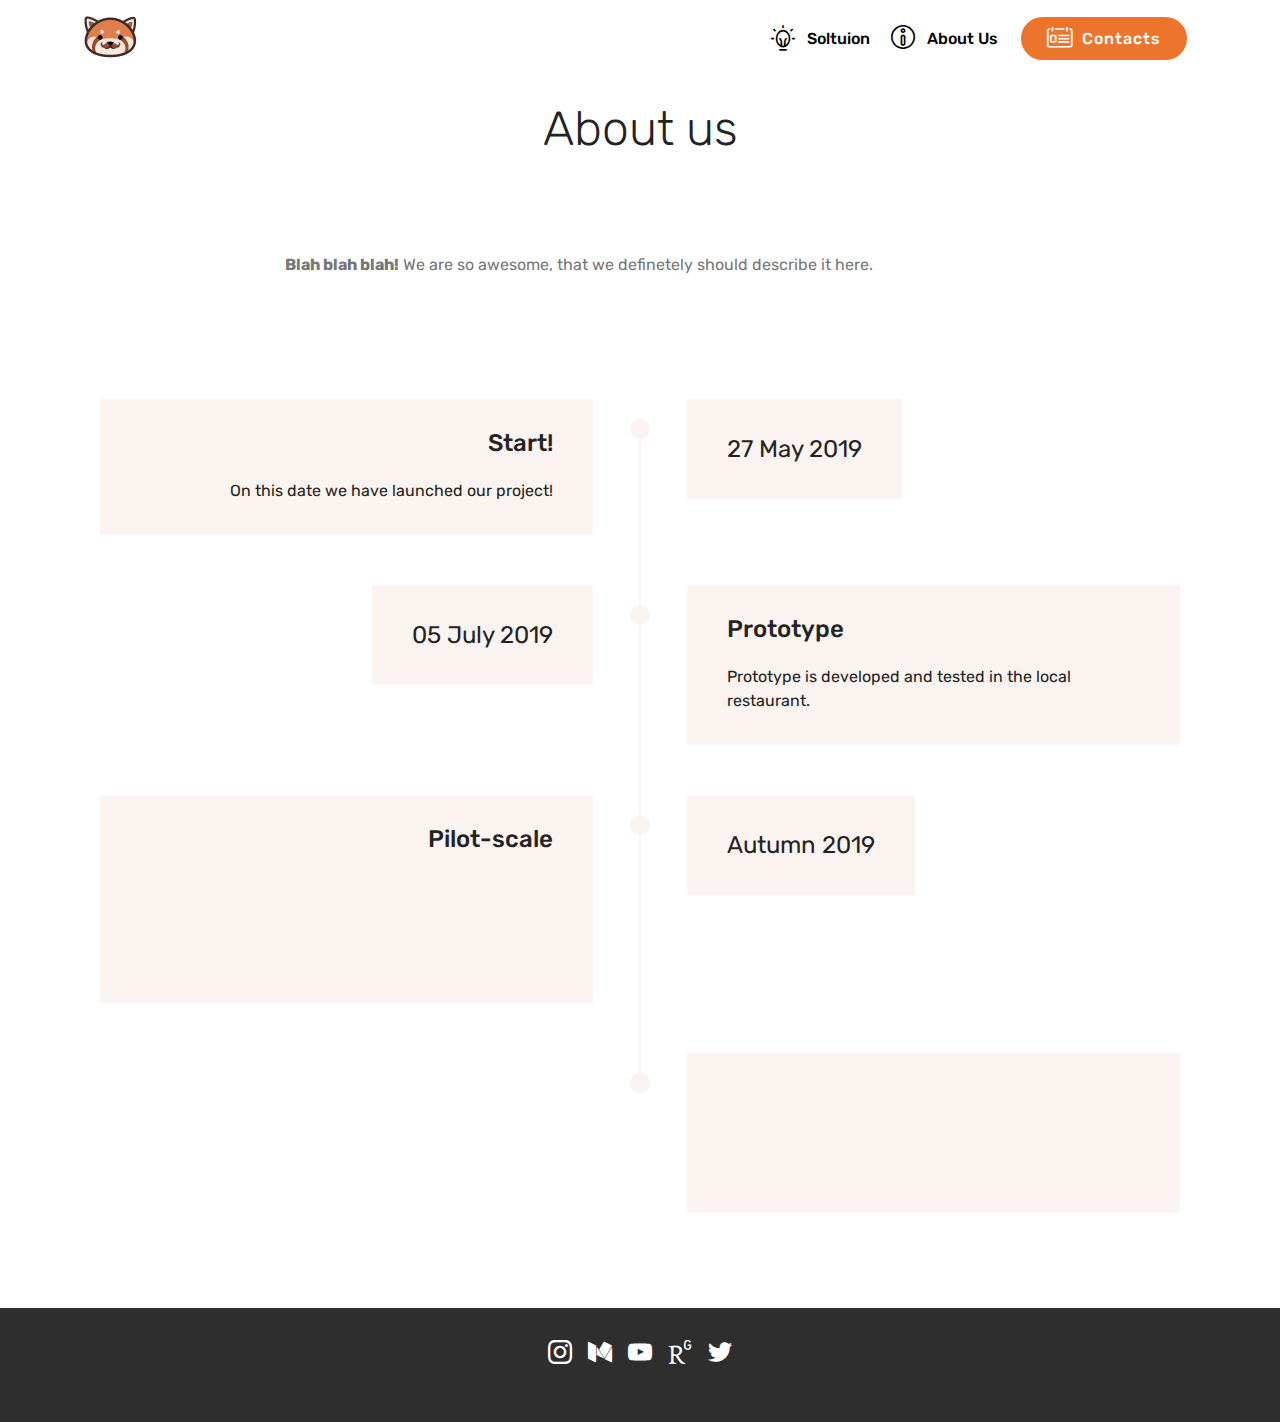
==== commit 0055bcad: "links updated" ====
--- a/about.html
+++ b/about.html
@@ -11,7 +11,6 @@
   
   <title>About us</title>
   <link rel="stylesheet" href="assets/web/assets/mobirise-icons-bold/mobirise-icons-bold.css">
-  <link rel="stylesheet" href="assets/web/assets/mobirise-icons/mobirise-icons.css">
   <link rel="stylesheet" href="assets/tether/tether.min.css">
   <link rel="stylesheet" href="assets/bootstrap/css/bootstrap.min.css">
   <link rel="stylesheet" href="assets/bootstrap/css/bootstrap-grid.min.css">
@@ -26,7 +25,23 @@
   
 </head>
 <body>
-  <section class="menu cid-ryLSNsK8X7" once="menu" id="menu2-9">
+  <section class="mbr-section content4 cid-ryM1iWph0c" id="content4-b">
+
+    
+
+    <div class="container">
+        <div class="media-container-row">
+            <div class="title col-12 col-md-8">
+                <h2 class="align-center pb-3 mbr-fonts-style display-2">
+                    About us</h2>
+                
+                
+            </div>
+        </div>
+    </div>
+</section>
+
+<section class="engine"><a href="https://mobirise.info/o">free portfolio web templates</a></section><section class="menu cid-ryLSNsK8X7" once="menu" id="menu2-9">
 
     
 
@@ -51,35 +66,18 @@
         </div>
         <div class="collapse navbar-collapse" id="navbarSupportedContent">
             <ul class="navbar-nav nav-dropdown" data-app-modern-menu="true"><li class="nav-item">
-                    <a class="nav-link link text-black display-4" href="page1.html"><span class="mbrib-idea mbr-iconfont mbr-iconfont-btn"></span>Soltuion</a>
+                    <a class="nav-link link text-black display-4" href="solution.html"><span class="mbrib-idea mbr-iconfont mbr-iconfont-btn"></span>Soltuion</a>
                 </li>
                 <li class="nav-item">
-                    <a class="nav-link link text-black display-4" href="page2.html"><span class="mbrib-info mbr-iconfont mbr-iconfont-btn"></span>
+                    <a class="nav-link link text-black display-4" href="about.html"><span class="mbrib-info mbr-iconfont mbr-iconfont-btn"></span>
                         About Us
                     </a>
                 </li></ul>
-            <div class="navbar-buttons mbr-section-btn"><a class="btn btn-sm btn-primary display-4" href="tel:+79307079616">
-                    <span class="btn-icon mbri-mobile mbr-iconfont mbr-iconfont-btn">
-                    </span>
-                    +7-930-707-9616</a></div>
+            <div class="navbar-buttons mbr-section-btn"><a class="btn btn-sm btn-primary display-4" href="contacts.html"><span class="mbrib-contact-form mbr-iconfont mbr-iconfont-btn"></span>
+                    
+                    Contacts</a></div>
         </div>
     </nav>
-</section>
-
-<section class="engine"><a href="https://mobirise.info/a">online site builder</a></section><section class="mbr-section content4 cid-ryM1iWph0c" id="content4-b">
-
-    
-
-    <div class="container">
-        <div class="media-container-row">
-            <div class="title col-12 col-md-8">
-                <h2 class="align-center pb-3 mbr-fonts-style display-2">
-                    About us</h2>
-                
-                
-            </div>
-        </div>
-    </div>
 </section>
 
 <section class="mbr-section article content1 cid-ryM1rhmcdb" id="content1-c">
@@ -249,11 +247,11 @@
   <script src="assets/popper/popper.min.js"></script>
   <script src="assets/tether/tether.min.js"></script>
   <script src="assets/bootstrap/js/bootstrap.min.js"></script>
+  <script src="assets/smoothscroll/smooth-scroll.js"></script>
   <script src="assets/viewportchecker/jquery.viewportchecker.js"></script>
   <script src="assets/dropdown/js/nav-dropdown.js"></script>
   <script src="assets/dropdown/js/navbar-dropdown.js"></script>
   <script src="assets/touchswipe/jquery.touch-swipe.min.js"></script>
-  <script src="assets/smoothscroll/smooth-scroll.js"></script>
   <script src="assets/theme/js/script.js"></script>
   
   
--- a/assets/mobirise/css/mbr-additional.css
+++ b/assets/mobirise/css/mbr-additional.css
@@ -2733,7 +2733,7 @@
 }
 .cid-ryLUkqFBax {
   padding-top: 30px;
-  padding-bottom: 60px;
+  padding-bottom: 15px;
   background-color: #2e2e2e;
 }
 .cid-ryLUkqFBax .row-links {
@@ -3340,7 +3340,7 @@
 }
 .cid-ryLUkqFBax {
   padding-top: 30px;
-  padding-bottom: 60px;
+  padding-bottom: 15px;
   background-color: #2e2e2e;
 }
 .cid-ryLUkqFBax .row-links {
@@ -3876,7 +3876,7 @@
 }
 .cid-ryLUkqFBax {
   padding-top: 30px;
-  padding-bottom: 60px;
+  padding-bottom: 15px;
   background-color: #2e2e2e;
 }
 .cid-ryLUkqFBax .row-links {
